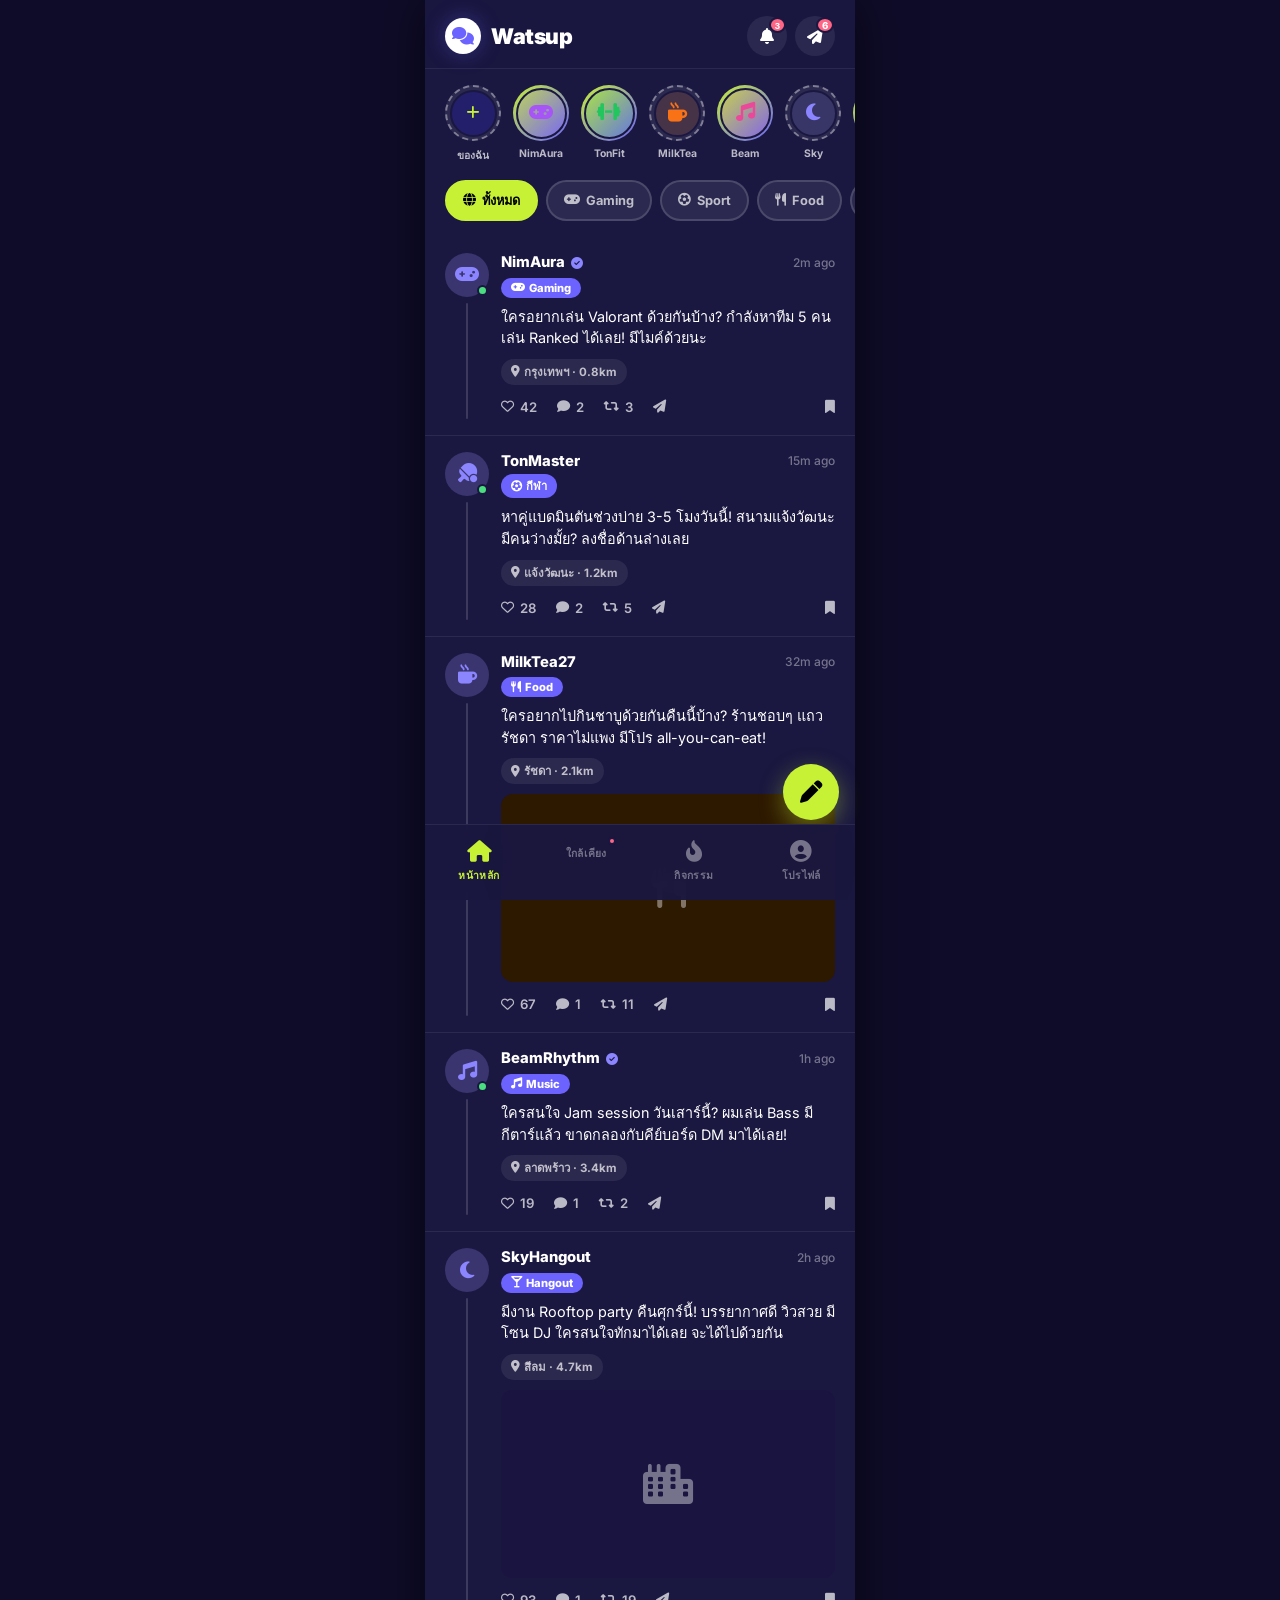
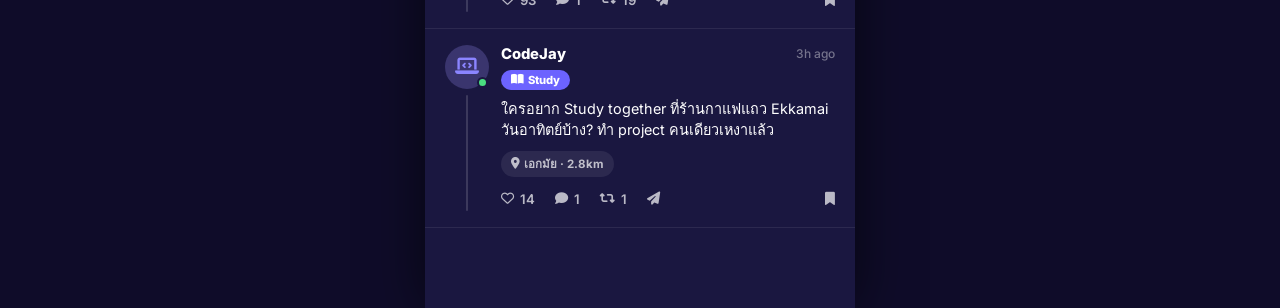
==== feed.html @ f7a657a5 "test" ====
<!DOCTYPE html>
<html lang="th">
<head>
  <meta charset="UTF-8" />
  <meta name="viewport" content="width=device-width, initial-scale=1.0, maximum-scale=1.0, user-scalable=no" />
  <title>หน้าหลัก Feed – Watsup</title>
  <link rel="preconnect" href="https://fonts.googleapis.com" />
  <link rel="preconnect" href="https://fonts.gstatic.com" crossorigin />
  <link href="https://fonts.googleapis.com/css2?family=Inter:wght@400;500;600;700;800;900&display=swap" rel="stylesheet" />
  <link rel="stylesheet" href="https://cdnjs.cloudflare.com/ajax/libs/font-awesome/6.5.0/css/all.min.css" />
  <link rel="stylesheet" href="css/style.css" />
</head>
<body>
<div id="app" style="padding-bottom:80px;">

  <!-- Top Bar -->
  <header class="top-bar">
    <div class="top-bar-logo">
      <div class="logo-icon">
        <i class="fa-solid fa-comments"></i>
      </div>
      <span>Watsup</span>
    </div>
    <div class="top-bar-actions">
      <button class="icon-btn" onclick="showToast('การแจ้งเตือนใหม่ 3 รายการ')">
        <i class="fa-solid fa-bell"></i>
        <div class="badge">3</div>
      </button>
      <a href="chat.html" class="icon-btn">
        <i class="fa-solid fa-paper-plane"></i>
        <div class="badge">6</div>
      </a>
    </div>
  </header>

  <!-- Stories Row -->
  <div class="stories-row" id="stories-row">
    <div class="story-item" onclick="showToast('เพิ่มสตอรี่ใหม่ของคุณ')">
      <div class="story-ring add-new">
        <div class="story-avatar">
          <i class="fa-solid fa-plus" style="color:var(--lime);font-size:0.9rem;"></i>
        </div>
      </div>
      <div class="story-name">ของฉัน</div>
    </div>
  </div>

  <!-- Activity Chips Filter -->
  <div class="chip-row" id="chip-row">
    <div class="chip active" onclick="filterFeed(this, 'all')">
      <i class="fa-solid fa-globe"></i> ทั้งหมด
    </div>
    <div class="chip" onclick="filterFeed(this, 'gaming')">
      <i class="fa-solid fa-gamepad"></i> Gaming
    </div>
    <div class="chip" onclick="filterFeed(this, 'sport')">
      <i class="fa-solid fa-futbol"></i> Sport
    </div>
    <div class="chip" onclick="filterFeed(this, 'food')">
      <i class="fa-solid fa-utensils"></i> Food
    </div>
    <div class="chip" onclick="filterFeed(this, 'music')">
      <i class="fa-solid fa-music"></i> Music
    </div>
    <div class="chip" onclick="filterFeed(this, 'hangout')">
      <i class="fa-solid fa-martini-glass"></i> Hangout
    </div>
    <div class="chip" onclick="filterFeed(this, 'study')">
      <i class="fa-solid fa-book-open"></i> Study
    </div>
  </div>

  <!-- Threads Feed -->
  <main class="feed-list" id="feed-list"></main>

  <!-- FAB Button -->
  <button class="fab" onclick="showToast('เปิดตัวสร้างโพสต์หาเพื่อน')">
    <i class="fa-solid fa-pen"></i>
  </button>

  <!-- Bottom Navigation -->
  <nav class="bottom-nav">
    <a href="feed.html" class="nav-item active">
      <i class="fa-solid fa-house"></i>
      <span>หน้าหลัก</span>
    </a>
    <a href="radar.html" class="nav-item">
      <i class="fa-solid fa-radar"></i>
      <span>ใกล้เคียง</span>
      <div class="nav-dot"></div>
    </a>
    <a href="activities.html" class="nav-item">
      <i class="fa-solid fa-fire-flame-curved"></i>
      <span>กิจกรรม</span>
    </a>
    <a href="profile.html" class="nav-item">
      <i class="fa-solid fa-circle-user"></i>
      <span>โปรไฟล์</span>
    </a>
  </nav>

</div>

<script src="js/data.js"></script>
<script>
let currentFilter = 'all';
let postLikes = {};

function renderStories() {
  const row = document.getElementById('stories-row');
  const myStory = row.querySelector('.story-item');
  const extras = STORY_USERS.map(u => `
    <div class="story-item" onclick="showToast('สตอรี่ของ ${u.name}')">
      <div class="story-ring ${u.online ? '' : 'add-new'}">
        <div class="story-avatar" style="background:${u.color}22">
          <i class="fa-solid ${u.icon}" style="font-size:1.2rem;color:${u.color}"></i>
        </div>
      </div>
      <div class="story-name">${u.name}</div>
    </div>
  `).join('');
  row.innerHTML = myStory.outerHTML + extras;
}

function renderFeed(filter = 'all') {
  const list = document.getElementById('feed-list');
  const posts = filter === 'all' ? POSTS : POSTS.filter(p => p.activity === filter);

  list.innerHTML = posts.map(p => `
    <article class="thread-post">
      <div class="post-avatar-col">
        <div class="post-avatar">
          <i class="fa-solid ${p.avatar}" style="font-size:1.2rem;color:var(--purple-light);"></i>
          ${p.online ? '<div class="online-dot"></div>' : ''}
        </div>
        <div class="thread-line"></div>
      </div>
      <div class="post-content-col">
        <div class="post-header">
          <div class="post-username">
            ${p.user}
            ${p.verified ? '<i class="fa-solid fa-circle-check" style="color:var(--purple-light);font-size:.75rem;margin-left:3px"></i>' : ''}
          </div>
          <div class="post-time">${p.time}</div>
        </div>
        <div class="post-activity-tag">
          <i class="fa-solid ${ACTIVITIES.find(a=>a.id===p.activity)?.icon || 'fa-star'}"></i>
          ${p.activityLabel}
        </div>
        <div class="post-text">${p.text}</div>
        <div class="post-meta-row">
          <div class="post-meta-badge">
            <i class="fa-solid fa-location-dot"></i> ${p.location}
          </div>
        </div>
        ${p.hasImg ? `
        <div class="post-img" style="background:${p.imgBg||'var(--purple-mid)'}">
          <i class="fa-solid ${p.imgIcon||'fa-image'}" style="font-size:2.5rem;color:var(--white-40);"></i>
        </div>` : ''}
        <div class="post-actions">
          <button class="action-btn ${postLikes[p.id] ? 'liked' : ''}" onclick="toggleLike(${p.id}, this)">
            <i class="fa-${postLikes[p.id] ? 'solid' : 'regular'} fa-heart"></i>
            <span>${p.likes + (postLikes[p.id] ? 1 : 0)}</span>
          </button>
          <button class="action-btn" onclick="openComments(${p.id})">
            <i class="fa-solid fa-comment"></i>
            <span id="comment-count-${p.id}">${(p.commentList ? p.commentList.length : p.comments)}</span>
          </button>
          <button class="action-btn" onclick="showToast('แชร์ Repost สำเร็จ!')">
            <i class="fa-solid fa-retweet"></i>
            <span>${p.reposts}</span>
          </button>
          <a href="conversation.html?id=1" class="action-btn">
            <i class="fa-solid fa-paper-plane"></i>
          </a>
          <button class="action-btn" style="margin-left:auto" onclick="showToast('บันทึกโพสต์แล้ว')">
            <i class="fa-solid fa-bookmark"></i>
          </button>
        </div>
      </div>
    </article>
  `).join('');
}

function filterFeed(el, filter) {
  document.querySelectorAll('.chip').forEach(c => c.classList.remove('active'));
  el.classList.add('active');
  currentFilter = filter;
  renderFeed(filter);
}

function toggleLike(id, btn) {
  postLikes[id] = !postLikes[id];
  renderFeed(currentFilter);
}

/* ═══════════════════════════════════════════
   COMMENT FEATURE LOGIC
═══════════════════════════════════════════ */
let activeCommentPostId = null;

function openComments(postId) {
  activeCommentPostId = postId;
  const post = POSTS.find(p => p.id === postId);
  if (!post) return;

  if (!post.commentList) {
    post.commentList = [];
  }

  const overlay = document.getElementById('comment-overlay');
  overlay.classList.add('open');
  renderCommentsList(post);
  setTimeout(() => {
    document.getElementById('comment-input')?.focus();
  }, 300);
}

function closeComments() {
  const overlay = document.getElementById('comment-overlay');
  overlay.classList.remove('open');
  activeCommentPostId = null;
}

function renderCommentsList(post) {
  const listEl = document.getElementById('comment-list');
  const countEl = document.getElementById('modal-comment-count');
  countEl.textContent = `(${post.commentList.length})`;

  if (post.commentList.length === 0) {
    listEl.innerHTML = `
      <div class="comment-empty">
        <i class="fa-regular fa-comments" style="font-size:2rem;margin-bottom:8px;display:block;color:var(--white-40);"></i>
        ยังไม่มีความคิดเห็น เป็นคนแรกที่เริ่มพูดคุยเลย!
      </div>
    `;
    return;
  }

  listEl.innerHTML = post.commentList.map(c => `
    <div class="comment-item">
      <div class="comment-avatar">
        <i class="fa-solid ${c.avatar || 'fa-user'}" style="color:var(--purple-light);font-size:0.95rem;"></i>
      </div>
      <div class="comment-bubble">
        <div class="comment-meta">
          <span class="comment-user">${c.user}</span>
          <span class="comment-time">${c.time}</span>
        </div>
        <div class="comment-content">${c.text}</div>
      </div>
    </div>
  `).join('');

  listEl.scrollTop = listEl.scrollHeight;
}

function submitComment() {
  const input = document.getElementById('comment-input');
  const text = input.value.trim();
  if (!text || activeCommentPostId === null) return;

  const post = POSTS.find(p => p.id === activeCommentPostId);
  if (!post) return;

  if (!post.commentList) post.commentList = [];

  const newComment = {
    id: Date.now(),
    user: 'Sanch T.',
    avatar: 'fa-user',
    time: 'เมื่อกี้',
    text: text
  };

  post.commentList.push(newComment);
  post.comments = post.commentList.length;

  input.value = '';
  renderCommentsList(post);

  // Update comment counter on feed
  const badge = document.getElementById(`comment-count-${post.id}`);
  if (badge) badge.textContent = post.commentList.length;

  showToast('เพิ่มความคิดเห็นแล้ว!');
}

function handleCommentKey(e) {
  if (e.key === 'Enter') {
    e.preventDefault();
    submitComment();
  }
}

document.addEventListener('DOMContentLoaded', () => {
  renderStories();
  renderFeed('all');
});
</script>

<!-- Comments Bottom Sheet Modal -->
<div class="comment-overlay" id="comment-overlay" onclick="if(event.target===this) closeComments();">
  <div class="comment-sheet">
    <div class="comment-handle"></div>
    <div class="comment-header">
      <h3>
        <i class="fa-solid fa-comments" style="color:var(--lime);"></i>
        ความคิดเห็น <span id="modal-comment-count" style="font-size:0.85rem;color:var(--white-40);font-weight:600;">(0)</span>
      </h3>
      <button class="icon-btn" style="width:32px;height:32px;" onclick="closeComments()">
        <i class="fa-solid fa-xmark"></i>
      </button>
    </div>

    <!-- Scrollable Comments -->
    <div class="comment-list" id="comment-list"></div>

    <!-- Input Bar -->
    <div class="comment-input-bar">
      <input type="text" id="comment-input" placeholder="เขียนความคิดเห็นของคุณ..." onkeydown="handleCommentKey(event)" />
      <button class="comment-send-btn" onclick="submitComment()">
        <i class="fa-solid fa-paper-plane"></i>
      </button>
    </div>
  </div>
</div>

</body>
</html>
---- css/style.css ----
/* ═══════════════════════════════════════════
   ROOT & RESET
═══════════════════════════════════════════ */
:root {
  --purple-primary: #6C63FF;
  --purple-dark:    #4B44CC;
  --purple-deep:    #2E2A80;
  --purple-bg:      #1A1740;
  --purple-card:    #231F6B;
  --purple-mid:     #3A356E;
  --purple-light:   #8B85FF;
  --purple-glow:    rgba(108,99,255,.35);
  --lime:           #C6F135;
  --lime-dark:      #A8D020;
  --white:          #FFFFFF;
  --white-70:       rgba(255,255,255,.70);
  --white-40:       rgba(255,255,255,.40);
  --white-15:       rgba(255,255,255,.15);
  --white-08:       rgba(255,255,255,.08);
  --danger:         #FF6584;
  --success:        #4ADE80;
  --radius-xl:      20px;
  --radius-lg:      16px;
  --radius-md:      12px;
  --radius-sm:      8px;
  --transition:     .25s cubic-bezier(.4,0,.2,1);
}

*, *::before, *::after { box-sizing: border-box; margin: 0; padding: 0; }

html { font-size: 16px; scroll-behavior: smooth; }

body {
  font-family: 'Inter', sans-serif;
  background: #0f0c29;
  color: var(--white);
  min-height: 100dvh;
  overflow-x: hidden;
  -webkit-font-smoothing: antialiased;
  display: flex;
  justify-content: center;
}

/* ═══════════════════════════════════════════
   APP SHELL
═══════════════════════════════════════════ */
#app {
  width: 100%;
  max-width: 430px;
  min-height: 100dvh;
  position: relative;
  overflow-x: hidden;
  overflow-y: auto;
  background: var(--purple-bg);
  box-shadow: 0 0 50px rgba(0,0,0,0.6);
  display: flex;
  flex-direction: column;
}

a {
  color: inherit;
  text-decoration: none;
}

/* ═══════════════════════════════════════════
   TOP BAR
═══════════════════════════════════════════ */
.top-bar {
  display: flex;
  align-items: center;
  justify-content: space-between;
  padding: 16px 20px 12px;
  position: sticky;
  top: 0;
  background: rgba(26,23,64,.92);
  backdrop-filter: blur(16px);
  -webkit-backdrop-filter: blur(16px);
  z-index: 50;
  border-bottom: 1px solid var(--white-08);
}
.top-bar-logo {
  display: flex;
  align-items: center;
  gap: 10px;
}
.logo-icon {
  width: 36px; height: 36px;
  background: var(--white);
  border-radius: 50%;
  display: flex; align-items: center; justify-content: center;
  box-shadow: 0 0 20px var(--purple-glow);
}
.logo-icon i { font-size: 1.1rem; color: var(--purple-primary); }
.top-bar-logo span {
  font-size: 1.35rem;
  font-weight: 900;
  letter-spacing: -.5px;
}
.top-bar-actions {
  display: flex;
  gap: 8px;
}
.icon-btn {
  width: 40px; height: 40px;
  border-radius: 50%;
  border: none;
  background: var(--white-08);
  color: var(--white);
  display: flex; align-items: center; justify-content: center;
  cursor: pointer;
  font-size: 1rem;
  transition: var(--transition);
  position: relative;
}
.icon-btn:active { background: var(--white-15); transform: scale(0.95); }
.icon-btn .badge {
  position: absolute;
  top: 1px; right: 1px;
  min-width: 16px; height: 16px;
  padding: 0 4px;
  background: var(--danger);
  border-radius: 50%;
  font-size: .6rem;
  font-weight: 800;
  display: flex; align-items: center; justify-content: center;
  border: 2px solid var(--purple-bg);
}

/* ═══════════════════════════════════════════
   BOTTOM NAV
═══════════════════════════════════════════ */
.bottom-nav {
  position: fixed;
  bottom: 0;
  left: 50%;
  transform: translateX(-50%);
  width: 100%;
  max-width: 430px;
  background: rgba(26,23,64,.95);
  backdrop-filter: blur(20px);
  -webkit-backdrop-filter: blur(20px);
  border-top: 1px solid var(--white-08);
  display: flex;
  padding: 10px 0 calc(10px + env(safe-area-inset-bottom));
  z-index: 100;
}
.nav-item {
  flex: 1;
  display: flex;
  flex-direction: column;
  align-items: center;
  gap: 4px;
  cursor: pointer;
  padding: 6px 0;
  transition: var(--transition);
  position: relative;
}
.nav-item i {
  font-size: 1.35rem;
  color: var(--white-40);
  transition: var(--transition);
}
.nav-item span {
  font-size: .65rem;
  font-weight: 700;
  color: var(--white-40);
  letter-spacing: .3px;
  text-transform: uppercase;
}
.nav-item.active i   { color: var(--lime); }
.nav-item.active span { color: var(--lime); }
.nav-item .nav-dot {
  position: absolute;
  top: 2px;
  right: 22%;
  width: 8px; height: 8px;
  background: var(--danger);
  border-radius: 50%;
  border: 2px solid var(--purple-bg);
}

/* FAB */
.fab {
  position: fixed;
  bottom: 80px;
  right: calc(50% - 215px + 16px);
  width: 56px; height: 56px;
  background: var(--lime);
  border-radius: 50%;
  display: flex; align-items: center; justify-content: center;
  box-shadow: 0 8px 24px rgba(198,241,53,.4);
  cursor: pointer;
  z-index: 99;
  transition: var(--transition);
  border: none;
}
.fab i { font-size: 1.4rem; color: #000; }
.fab:active { transform: scale(.92); }

/* ═══════════════════════════════════════════
   BUTTONS
═══════════════════════════════════════════ */
.btn-primary {
  width: 100%;
  padding: 16px;
  border-radius: var(--radius-lg);
  border: none;
  background: var(--lime);
  color: #000;
  font-size: 1rem;
  font-weight: 800;
  cursor: pointer;
  transition: var(--transition);
  display: inline-flex;
  align-items: center;
  justify-content: center;
  gap: 8px;
}
.btn-primary:active { transform: scale(.97); }

.btn-ghost {
  width: 100%;
  padding: 16px;
  border-radius: var(--radius-lg);
  border: 2px solid var(--white-40);
  background: transparent;
  color: var(--white);
  font-size: 1rem;
  font-weight: 700;
  cursor: pointer;
  transition: var(--transition);
  display: inline-flex;
  align-items: center;
  justify-content: center;
  gap: 8px;
}
.btn-ghost:active { transform: scale(.97); background: var(--white-08); }

/* ═══════════════════════════════════════════
   SPLASH SPECIFIC
═══════════════════════════════════════════ */
.splash-container {
  min-height: 100dvh;
  display: flex;
  flex-direction: column;
  justify-content: center;
  align-items: center;
  padding: 40px 24px;
  background: radial-gradient(ellipse at 50% 30%, #7C75FF 0%, #4B44CC 40%, #1A1740 100%);
  gap: 32px;
  position: relative;
  overflow: hidden;
}
.splash-logo-large {
  width: 100px; height: 100px;
  background: var(--white);
  border-radius: 50%;
  display: flex; align-items: center; justify-content: center;
  box-shadow: 0 0 50px var(--purple-glow);
  animation: pulse-logo 2.5s ease-in-out infinite;
}
.splash-logo-large i { font-size: 3rem; color: var(--purple-primary); }
@keyframes pulse-logo {
  0%,100% { transform: scale(1); box-shadow: 0 0 40px var(--purple-glow); }
  50%      { transform: scale(1.05); box-shadow: 0 0 60px var(--purple-glow); }
}
.splash-title {
  font-size: 3rem;
  font-weight: 900;
  letter-spacing: -1px;
}
.splash-tagline {
  font-size: 1rem;
  color: var(--white-70);
  font-weight: 500;
}
.splash-icons-row {
  display: flex;
  gap: 16px;
}
.splash-icon-badge {
  position: relative;
  width: 52px; height: 52px;
  background: var(--white-15);
  border-radius: 14px;
  display: flex; align-items: center; justify-content: center;
  backdrop-filter: blur(10px);
  border: 1px solid var(--white-15);
}
.splash-icon-badge i { font-size: 1.3rem; color: var(--white); }
.splash-icon-badge .plus-dot {
  position: absolute;
  top: -6px; right: -6px;
  width: 18px; height: 18px;
  background: var(--lime);
  border-radius: 50%;
  display: flex; align-items: center; justify-content: center;
  font-size: .6rem; font-weight: 800; color: #000;
}

/* ═══════════════════════════════════════════
   LOGIN SPECIFIC
═══════════════════════════════════════════ */
.login-header {
  padding: 50px 24px 28px;
  display: flex;
  flex-direction: column;
  align-items: center;
  gap: 8px;
}
.login-header h1 { font-size: 1.6rem; font-weight: 900; }
.login-header p  { color: var(--white-70); font-size: .9rem; }
.login-body {
  flex: 1;
  background: var(--purple-card);
  border-radius: 28px 28px 0 0;
  padding: 32px 24px 48px;
  display: flex;
  flex-direction: column;
  gap: 20px;
}
.input-group {
  display: flex;
  flex-direction: column;
  gap: 8px;
}
.input-group label {
  font-size: .8rem;
  font-weight: 700;
  color: var(--white-70);
  text-transform: uppercase;
  letter-spacing: .5px;
}
.input-wrap {
  position: relative;
  display: flex;
  align-items: center;
}
.input-wrap i {
  position: absolute;
  left: 16px;
  color: var(--purple-light);
  font-size: 1rem;
}
.input-wrap input {
  width: 100%;
  padding: 16px 16px 16px 46px;
  background: var(--white-08);
  border: 2px solid transparent;
  border-radius: var(--radius-md);
  color: var(--white);
  font-size: .95rem;
  font-family: 'Inter', sans-serif;
  transition: var(--transition);
  outline: none;
}
.input-wrap input:focus {
  border-color: var(--purple-primary);
  background: var(--white-15);
}
.divider {
  display: flex;
  align-items: center;
  gap: 12px;
  color: var(--white-40);
  font-size: .8rem;
}
.divider::before, .divider::after {
  content: '';
  flex: 1;
  height: 1px;
  background: var(--white-15);
}
.social-login {
  display: flex;
  gap: 12px;
}
.social-btn {
  flex: 1;
  padding: 14px;
  border-radius: var(--radius-md);
  border: 2px solid var(--white-15);
  background: var(--white-08);
  color: var(--white);
  font-size: .9rem;
  font-weight: 700;
  cursor: pointer;
  display: flex;
  align-items: center;
  justify-content: center;
  gap: 8px;
}

/* ═══════════════════════════════════════════
   STORIES / ACTIVITIES ROW
═══════════════════════════════════════════ */
.stories-row {
  display: flex;
  gap: 12px;
  padding: 16px 20px;
  overflow-x: auto;
  scrollbar-width: none;
}
.stories-row::-webkit-scrollbar { display: none; }
.story-item {
  display: flex;
  flex-direction: column;
  align-items: center;
  gap: 6px;
  cursor: pointer;
  flex-shrink: 0;
}
.story-ring {
  width: 56px; height: 56px;
  border-radius: 50%;
  background: linear-gradient(135deg, var(--lime) 0%, var(--purple-primary) 100%);
  padding: 2.5px;
  display: flex; align-items: center; justify-content: center;
}
.story-ring.add-new {
  background: var(--white-08);
  border: 2px dashed var(--white-40);
}
.story-avatar {
  width: 100%; height: 100%;
  border-radius: 50%;
  background: var(--purple-card);
  display: flex; align-items: center; justify-content: center;
  font-size: 1.3rem;
  overflow: hidden;
  border: 2px solid var(--purple-bg);
}
.story-name {
  font-size: .65rem;
  font-weight: 700;
  color: var(--white-70);
  max-width: 60px;
  text-align: center;
  overflow: hidden;
  text-overflow: ellipsis;
  white-space: nowrap;
}

/* ═══════════════════════════════════════════
   CHIPS ROW
═══════════════════════════════════════════ */
.chip-row {
  display: flex;
  gap: 8px;
  padding: 0 20px 16px;
  overflow-x: auto;
  scrollbar-width: none;
}
.chip-row::-webkit-scrollbar { display: none; }
.chip {
  display: flex;
  align-items: center;
  gap: 6px;
  padding: 8px 16px;
  border-radius: 100px;
  border: 2px solid var(--white-15);
  background: var(--white-08);
  color: var(--white-70);
  font-size: .8rem;
  font-weight: 700;
  cursor: pointer;
  white-space: nowrap;
  transition: var(--transition);
  flex-shrink: 0;
}
.chip.active {
  background: var(--lime);
  border-color: var(--lime);
  color: #000;
}

/* ═══════════════════════════════════════════
   FEED / THREAD POSTS
═══════════════════════════════════════════ */
.feed-list {
  display: flex;
  flex-direction: column;
}
.thread-post {
  padding: 16px 20px;
  border-bottom: 1px solid var(--white-08);
  display: flex;
  gap: 12px;
  cursor: pointer;
  transition: background var(--transition);
}
.thread-post:active { background: var(--white-08); }
.post-avatar-col {
  display: flex;
  flex-direction: column;
  align-items: center;
  flex-shrink: 0;
}
.post-avatar {
  width: 44px; height: 44px;
  border-radius: 50%;
  background: var(--purple-mid);
  display: flex; align-items: center; justify-content: center;
  position: relative;
}
.online-dot {
  position: absolute;
  bottom: 1px; right: 1px;
  width: 11px; height: 11px;
  background: var(--success);
  border-radius: 50%;
  border: 2px solid var(--purple-bg);
}
.thread-line {
  flex: 1;
  width: 2px;
  background: var(--white-15);
  margin-top: 6px;
  border-radius: 1px;
}
.post-content-col { flex: 1; min-width: 0; }
.post-header {
  display: flex;
  align-items: center;
  justify-content: space-between;
  margin-bottom: 4px;
}
.post-username { font-size: .925rem; font-weight: 800; }
.post-time     { font-size: .75rem; color: var(--white-40); font-weight: 500; }
.post-activity-tag {
  display: inline-flex;
  align-items: center;
  gap: 4px;
  padding: 3px 10px;
  border-radius: 100px;
  background: var(--purple-primary);
  font-size: .7rem;
  font-weight: 800;
  margin-bottom: 8px;
}
.post-text {
  font-size: .9rem;
  line-height: 1.5;
  color: var(--white);
  margin-bottom: 10px;
  word-break: break-word;
}
.post-meta-row {
  display: flex;
  align-items: center;
  gap: 6px;
  margin-bottom: 10px;
}
.post-meta-badge {
  display: flex;
  align-items: center;
  gap: 4px;
  padding: 4px 10px;
  border-radius: 100px;
  background: var(--white-08);
  font-size: .72rem;
  font-weight: 700;
  color: var(--white-70);
}
.post-img {
  width: 100%;
  border-radius: var(--radius-md);
  overflow: hidden;
  margin-bottom: 10px;
  aspect-ratio: 16/9;
  display: flex; align-items: center; justify-content: center;
}
.post-actions {
  display: flex;
  gap: 20px;
  align-items: center;
}
.action-btn {
  display: flex;
  align-items: center;
  gap: 6px;
  background: none;
  border: none;
  color: var(--white-70);
  font-size: .825rem;
  font-weight: 600;
  cursor: pointer;
  padding: 4px 0;
  font-family: inherit;
}
.action-btn.liked { color: var(--danger); }
.action-btn.liked i { color: var(--danger); }

/* ═══════════════════════════════════════════
   RADAR SPECIFIC
═══════════════════════════════════════════ */
.radar-header { padding: 20px 20px 12px; }
.radar-header h2 { font-size: 1.4rem; font-weight: 900; }
.radar-header p  { color: var(--white-70); font-size: .875rem; margin-top: 4px; }
.radar-viz-wrap {
  padding: 0 20px 20px;
  display: flex;
  flex-direction: column;
  align-items: center;
}
.radar-container {
  width: 280px; height: 280px;
  position: relative;
  flex-shrink: 0;
}
.radar-ring {
  position: absolute;
  border-radius: 50%;
  border: 1.5px solid var(--white-15);
  top: 50%; left: 50%;
  transform: translate(-50%, -50%);
}
.radar-ring:nth-child(1) { width: 80px;  height: 80px; }
.radar-ring:nth-child(2) { width: 150px; height: 150px; }
.radar-ring:nth-child(3) { width: 220px; height: 220px; }
.radar-ring:nth-child(4) { width: 280px; height: 280px; }
.radar-sweep {
  position: absolute;
  top: 50%; left: 50%;
  width: 140px; height: 140px;
  transform-origin: 0% 0%;
  background: conic-gradient(from 0deg, transparent 70%, rgba(198,241,53,.25) 100%);
  border-radius: 0 100% 0 0;
  animation: sweep 3s linear infinite;
}
@keyframes sweep {
  from { transform: rotate(0deg); }
  to   { transform: rotate(360deg); }
}
.radar-center {
  position: absolute;
  top: 50%; left: 50%;
  transform: translate(-50%, -50%);
  width: 40px; height: 40px;
  background: var(--lime);
  border-radius: 50%;
  display: flex; align-items: center; justify-content: center;
  box-shadow: 0 0 24px rgba(198,241,53,.6);
  z-index: 5;
}
.radar-center i { font-size: 1rem; color: #000; }
.radar-ping {
  position: absolute;
  transform: translate(-50%, -50%);
  z-index: 4;
}
.radar-ping-dot {
  width: 28px; height: 28px;
  border-radius: 50%;
  border: 2px solid var(--white);
  display: flex; align-items: center; justify-content: center;
  cursor: pointer;
}
.radar-ping-pulse {
  position: absolute;
  inset: -6px;
  border-radius: 50%;
  border: 2px solid var(--purple-primary);
  animation: ping-pulse 2s ease infinite;
}
@keyframes ping-pulse {
  0%   { opacity: .8; transform: scale(1); }
  100% { opacity: 0;  transform: scale(2); }
}
.radar-stats {
  display: flex;
  gap: 10px;
  padding: 0 20px 20px;
}
.radar-stat-card {
  flex: 1;
  background: var(--purple-card);
  border-radius: var(--radius-lg);
  padding: 16px;
  display: flex;
  flex-direction: column;
  gap: 4px;
  border: 1px solid var(--white-08);
}
.radar-stat-card i { font-size: 1.2rem; color: var(--lime); margin-bottom: 4px; }
.radar-stat-card .stat-num  { font-size: 1.5rem; font-weight: 900; }
.radar-stat-card .stat-desc { font-size: .72rem; color: var(--white-70); font-weight: 600; }

.section-title {
  padding: 0 20px 12px;
  display: flex;
  align-items: center;
  justify-content: space-between;
}
.section-title h3 { font-size: 1rem; font-weight: 800; }
.nearby-card {
  display: flex;
  align-items: center;
  gap: 14px;
  padding: 14px 20px;
  cursor: pointer;
  border-bottom: 1px solid var(--white-08);
}
.nearby-avatar {
  width: 52px; height: 52px;
  border-radius: 50%;
  display: flex; align-items: center; justify-content: center;
  flex-shrink: 0;
  position: relative;
}
.nearby-online-dot {
  position: absolute;
  bottom: 2px; right: 2px;
  width: 13px; height: 13px;
  border-radius: 50%;
  border: 2px solid var(--purple-bg);
}
.dot-green  { background: var(--success); }
.dot-yellow { background: #FBBF24; }
.dot-gray   { background: var(--white-40); }
.nearby-info { flex: 1; min-width: 0; }
.nearby-name { font-size: .925rem; font-weight: 800; }
.nearby-sub  {
  font-size: .775rem;
  color: var(--white-70);
  display: flex; align-items: center; gap: 6px;
  margin-top: 2px;
}
.distance-tag {
  display: inline-flex;
  align-items: center;
  gap: 3px;
  padding: 2px 8px;
  border-radius: 100px;
  background: var(--purple-primary);
  font-size: .65rem;
  font-weight: 800;
}
.nearby-actions { display: flex; gap: 8px; }
.nearby-action-btn {
  width: 36px; height: 36px;
  border-radius: 50%;
  border: none;
  display: flex; align-items: center; justify-content: center;
  cursor: pointer;
  font-size: .85rem;
}
.nearby-action-btn.add { background: var(--lime); color: #000; }
.nearby-action-btn.msg { background: var(--white-08); color: var(--white); }

/* ═══════════════════════════════════════════
   ACTIVITIES SPECIFIC
═══════════════════════════════════════════ */
.search-bar {
  margin: 0 20px 20px;
  position: relative;
}
.search-bar i {
  position: absolute;
  left: 16px; top: 50%;
  transform: translateY(-50%);
  color: var(--white-40);
  font-size: .95rem;
}
.search-bar input {
  width: 100%;
  padding: 14px 16px 14px 44px;
  background: var(--purple-card);
  border: 2px solid transparent;
  border-radius: var(--radius-lg);
  color: var(--white);
  font-size: .9rem;
  outline: none;
}
.cat-grid {
  display: grid;
  grid-template-columns: repeat(2, 1fr);
  gap: 12px;
  padding: 0 20px;
}
.cat-card {
  background: var(--purple-card);
  border-radius: var(--radius-xl);
  padding: 20px;
  display: flex;
  flex-direction: column;
  gap: 10px;
  cursor: pointer;
  border: 1.5px solid var(--white-08);
  position: relative;
  overflow: hidden;
}
.cat-card.selected {
  border-color: var(--cat-color, var(--purple-primary));
}
.cat-icon-wrap {
  width: 48px; height: 48px;
  border-radius: var(--radius-md);
  display: flex; align-items: center; justify-content: center;
  font-size: 1.4rem;
}
.cat-name  { font-size: .9rem; font-weight: 800; }
.cat-count { font-size: .75rem; color: var(--white-70); font-weight: 600; }
.cat-badge {
  position: absolute;
  top: 12px; right: 12px;
  padding: 3px 8px;
  border-radius: 100px;
  font-size: .65rem;
  font-weight: 800;
  display: flex; align-items: center; gap: 4px;
}
.badge-hot { background: var(--danger); color: var(--white); }
.badge-new { background: var(--lime); color: #000; }
.events-row {
  display: flex;
  gap: 12px;
  padding: 0 20px 20px;
  overflow-x: auto;
  scrollbar-width: none;
}
.events-row::-webkit-scrollbar { display: none; }
.event-card {
  flex-shrink: 0;
  width: 200px;
  background: var(--purple-card);
  border-radius: var(--radius-xl);
  overflow: hidden;
  cursor: pointer;
  border: 1px solid var(--white-08);
}
.event-img {
  width: 100%;
  height: 100px;
  display: flex; align-items: center; justify-content: center;
}
.event-info { padding: 12px; }
.event-name  { font-size: .85rem; font-weight: 800; margin-bottom: 4px; }
.event-meta  { font-size: .72rem; color: var(--white-70); display: flex; align-items: center; gap: 4px; }
.event-attendees {
  display: flex;
  align-items: center;
  margin-top: 8px;
  gap: 4px;
}
.attendee-pip {
  width: 22px; height: 22px;
  border-radius: 50%;
  display: flex; align-items: center; justify-content: center;
  margin-left: -6px;
}
.attendee-pip:first-child { margin-left: 0; }
.attendee-count { font-size: .7rem; color: var(--white-70); font-weight: 700; margin-left: 4px; }

/* ═══════════════════════════════════════════
   PROFILE SPECIFIC
═══════════════════════════════════════════ */
.profile-hero {
  background: linear-gradient(180deg, #4B44CC 0%, var(--purple-bg) 100%);
  padding: 40px 20px 24px;
  display: flex;
  flex-direction: column;
  align-items: center;
  gap: 12px;
}
.profile-avatar {
  width: 88px; height: 88px;
  border-radius: 50%;
  border: 4px solid var(--purple-primary);
  display: flex; align-items: center; justify-content: center;
  font-size: 2.5rem;
  background: var(--purple-mid);
}
.profile-name   { font-size: 1.4rem; font-weight: 900; }
.profile-handle { font-size: .9rem; color: var(--purple-light); font-weight: 600; }
.profile-bio    { font-size: .875rem; color: var(--white-70); text-align: center; max-width: 280px; line-height: 1.5; }
.profile-stats {
  display: flex;
  background: var(--white-08);
  border-radius: var(--radius-xl);
  overflow: hidden;
  width: 100%;
  margin-top: 4px;
}
.profile-stat {
  flex: 1;
  display: flex;
  flex-direction: column;
  align-items: center;
  padding: 14px;
  background: var(--purple-card);
}
.profile-stat:not(:last-child) { border-right: 1px solid var(--white-08); }
.interest-chips {
  display: flex;
  flex-wrap: wrap;
  gap: 8px;
}
.interest-chip {
  display: flex;
  align-items: center;
  gap: 6px;
  padding: 8px 14px;
  border-radius: 100px;
  background: var(--purple-card);
  border: 2px solid var(--white-15);
  font-size: .8rem;
  font-weight: 700;
  cursor: pointer;
}
.interest-chip.active-chip {
  background: var(--purple-primary);
  border-color: var(--purple-primary);
}
.settings-item {
  display: flex;
  align-items: center;
  gap: 14px;
  padding: 14px 16px;
  border-radius: var(--radius-md);
  cursor: pointer;
}
.settings-item-icon {
  width: 36px; height: 36px;
  border-radius: 10px;
  display: flex; align-items: center; justify-content: center;
}
.settings-item span { flex: 1; font-weight: 600; }
.toggle {
  width: 44px; height: 24px;
  border-radius: 100px;
  background: var(--white-15);
  position: relative;
  cursor: pointer;
}
.toggle.on { background: var(--purple-primary); }
.toggle::after {
  content: '';
  position: absolute;
  top: 3px; left: 3px;
  width: 18px; height: 18px;
  border-radius: 50%;
  background: var(--white);
  transition: transform var(--transition);
}
.toggle.on::after { transform: translateX(20px); }

/* ═══════════════════════════════════════════
   CHAT LIST & CONVERSATION SPECIFIC
═══════════════════════════════════════════ */
.online-scroll {
  display: flex;
  gap: 16px;
  padding: 0 20px 20px;
  overflow-x: auto;
  scrollbar-width: none;
}
.online-scroll::-webkit-scrollbar { display: none; }
.online-friend {
  display: flex;
  flex-direction: column;
  align-items: center;
  gap: 6px;
  cursor: pointer;
  flex-shrink: 0;
}
.online-friend-avatar {
  width: 52px; height: 52px;
  border-radius: 50%;
  display: flex; align-items: center; justify-content: center;
  position: relative;
  border: 2.5px solid var(--lime);
}
.online-friend-avatar .dot {
  position: absolute;
  bottom: 1px; right: 1px;
  width: 13px; height: 13px;
  background: var(--success);
  border-radius: 50%;
  border: 2px solid var(--purple-bg);
}
.online-friend-name {
  font-size: .68rem;
  font-weight: 700;
  color: var(--white-70);
  max-width: 56px;
  text-align: center;
  overflow: hidden;
  text-overflow: ellipsis;
  white-space: nowrap;
}
.chat-item {
  display: flex;
  align-items: center;
  gap: 14px;
  padding: 14px 20px;
  cursor: pointer;
  border-bottom: 1px solid var(--white-08);
}
.chat-avatar {
  width: 54px; height: 54px;
  border-radius: 50%;
  display: flex; align-items: center; justify-content: center;
  flex-shrink: 0;
  position: relative;
}
.chat-avatar .status-dot {
  position: absolute;
  bottom: 2px; right: 2px;
  width: 14px; height: 14px;
  border-radius: 50%;
  border: 2.5px solid var(--purple-bg);
}
.chat-info { flex: 1; min-width: 0; }
.chat-top-row {
  display: flex;
  align-items: center;
  justify-content: space-between;
  margin-bottom: 3px;
}
.chat-name      { font-size: .925rem; font-weight: 800; }
.chat-time      { font-size: .72rem; color: var(--white-40); font-weight: 500; }
.chat-last-msg  { font-size: .825rem; color: var(--white-70); overflow: hidden; text-overflow: ellipsis; white-space: nowrap; max-width: 220px; }
.unread-badge {
  min-width: 20px; height: 20px;
  background: var(--purple-primary);
  border-radius: 100px;
  font-size: .65rem;
  font-weight: 800;
  display: flex; align-items: center; justify-content: center;
  padding: 0 5px;
}
.unread-badge.lime-badge { background: var(--lime); color: #000; }

.convo-top-bar {
  display: flex;
  align-items: center;
  gap: 12px;
  padding: 14px 16px;
  background: rgba(26,23,64,.97);
  backdrop-filter: blur(16px);
  border-bottom: 1px solid var(--white-08);
  position: sticky;
  top: 0;
  z-index: 50;
}
.convo-avatar {
  width: 38px; height: 38px;
  border-radius: 50%;
  display: flex; align-items: center; justify-content: center;
  position: relative;
}
.messages-area {
  flex: 1;
  overflow-y: auto;
  padding: 16px 16px 8px;
  display: flex;
  flex-direction: column;
  gap: 8px;
}
.msg-date-label {
  text-align: center;
  font-size: .72rem;
  font-weight: 700;
  color: var(--white-40);
  padding: 8px 0;
  display: flex;
  align-items: center;
  gap: 10px;
}
.msg-date-label::before, .msg-date-label::after {
  content: ''; flex: 1; height: 1px; background: var(--white-08);
}
.msg-row {
  display: flex;
  gap: 8px;
  align-items: flex-end;
}
.msg-row.me { flex-direction: row-reverse; }
.msg-bubble-avatar {
  width: 28px; height: 28px;
  border-radius: 50%;
  display: flex; align-items: center; justify-content: center;
  flex-shrink: 0;
}
.msg-bubble {
  max-width: 72%;
  padding: 11px 15px;
  border-radius: 20px;
  font-size: .9rem;
  line-height: 1.5;
  word-break: break-word;
}
.msg-row:not(.me) .msg-bubble {
  background: var(--purple-card);
  border-bottom-left-radius: 6px;
}
.msg-row.me .msg-bubble {
  background: var(--purple-primary);
  border-bottom-right-radius: 6px;
}
.msg-time {
  font-size: .65rem;
  color: var(--white-40);
  margin-top: 4px;
  display: flex; align-items: center; gap: 3px;
}
.msg-row.me .msg-time { justify-content: flex-end; }
.quick-reactions {
  display: flex;
  gap: 8px;
  padding: 0 16px 10px;
  overflow-x: auto;
  scrollbar-width: none;
}
.quick-reactions::-webkit-scrollbar { display: none; }
.quick-react-btn {
  flex-shrink: 0;
  padding: 7px 14px;
  border-radius: 100px;
  border: 1.5px solid var(--white-15);
  background: var(--white-08);
  color: var(--white);
  font-size: .8rem;
  font-weight: 700;
  cursor: pointer;
  display: flex; align-items: center; gap: 6px;
}
.chat-input-bar {
  display: flex;
  align-items: flex-end;
  gap: 10px;
  padding: 12px 16px calc(12px + env(safe-area-inset-bottom));
  background: rgba(26,23,64,.97);
  border-top: 1px solid var(--white-08);
}
.chat-input-wrap {
  flex: 1;
  display: flex;
  align-items: flex-end;
  background: var(--purple-card);
  border-radius: 24px;
  padding: 4px 4px 4px 16px;
  gap: 4px;
}
.chat-input-field {
  flex: 1;
  background: transparent;
  border: none;
  outline: none;
  color: var(--white);
  font-size: .925rem;
  font-family: inherit;
  resize: none;
  max-height: 100px;
  padding: 8px 0;
}
.send-btn {
  width: 44px; height: 44px;
  border-radius: 50%;
  background: var(--lime);
  color: #000;
  border: none;
  display: flex; align-items: center; justify-content: center;
  cursor: pointer;
  flex-shrink: 0;
}

/* ═══════════════════════════════════════════
   TOAST
═══════════════════════════════════════════ */
.toast {
  position: fixed;
  bottom: 100px;
  left: 50%;
  transform: translateX(-50%) translateY(20px);
  background: var(--purple-card);
  color: var(--white);
  padding: 12px 24px;
  border-radius: 100px;
  font-size: .875rem;
  font-weight: 700;
  border: 1px solid var(--white-15);
  box-shadow: 0 8px 32px rgba(0,0,0,.4);
  opacity: 0;
  transition: all .3s ease;
  z-index: 500;
  white-space: nowrap;
  display: flex;
  align-items: center;
  gap: 8px;
  pointer-events: none;
}
.toast.show {
  opacity: 1;
  transform: translateX(-50%) translateY(0);
}

/* ═══════════════════════════════════════════
   COMMENTS BOTTOM SHEET & MODAL
═══════════════════════════════════════════ */
.comment-overlay {
  position: fixed;
  inset: 0;
  background: rgba(0, 0, 0, 0.65);
  backdrop-filter: blur(8px);
  -webkit-backdrop-filter: blur(8px);
  z-index: 250;
  display: flex;
  justify-content: center;
  align-items: flex-end;
  opacity: 0;
  pointer-events: none;
  transition: opacity 0.3s cubic-bezier(0.4, 0, 0.2, 1);
}
.comment-overlay.open {
  opacity: 1;
  pointer-events: all;
}
.comment-sheet {
  width: 100%;
  max-width: 430px;
  background: var(--purple-card);
  border-radius: 28px 28px 0 0;
  border-top: 1px solid var(--white-15);
  box-shadow: 0 -10px 40px rgba(0, 0, 0, 0.5);
  display: flex;
  flex-direction: column;
  max-height: 82dvh;
  transform: translateY(100%);
  transition: transform 0.35s cubic-bezier(0.32, 1, 0.23, 1);
}
.comment-overlay.open .comment-sheet {
  transform: translateY(0);
}
.comment-handle {
  width: 44px;
  height: 5px;
  background: var(--white-40);
  border-radius: 3px;
  margin: 12px auto 6px;
  flex-shrink: 0;
}
.comment-header {
  display: flex;
  align-items: center;
  justify-content: space-between;
  padding: 12px 20px 14px;
  border-bottom: 1px solid var(--white-08);
  flex-shrink: 0;
}
.comment-header h3 {
  font-size: 1.05rem;
  font-weight: 800;
  display: flex;
  align-items: center;
  gap: 8px;
}
.comment-list {
  flex: 1;
  overflow-y: auto;
  padding: 16px 20px;
  display: flex;
  flex-direction: column;
  gap: 14px;
  scrollbar-width: none;
}
.comment-list::-webkit-scrollbar {
  display: none;
}
.comment-item {
  display: flex;
  gap: 12px;
  animation: fade-up 0.25s ease forwards;
}
.comment-avatar {
  width: 36px;
  height: 36px;
  border-radius: 50%;
  background: var(--purple-mid);
  display: flex;
  align-items: center;
  justify-content: center;
  flex-shrink: 0;
}
.comment-bubble {
  flex: 1;
  background: var(--white-08);
  border-radius: 16px;
  padding: 10px 14px;
}
.comment-meta {
  display: flex;
  justify-content: space-between;
  align-items: center;
  margin-bottom: 4px;
}
.comment-user {
  font-size: 0.85rem;
  font-weight: 800;
  color: var(--white);
}
.comment-time {
  font-size: 0.7rem;
  color: var(--white-40);
}
.comment-content {
  font-size: 0.875rem;
  color: var(--white-70);
  line-height: 1.45;
  word-break: break-word;
}
.comment-empty {
  text-align: center;
  padding: 40px 20px;
  color: var(--white-40);
  font-size: 0.9rem;
}
.comment-input-bar {
  display: flex;
  align-items: center;
  gap: 10px;
  padding: 12px 16px calc(12px + env(safe-area-inset-bottom));
  background: rgba(26, 23, 64, 0.98);
  border-top: 1px solid var(--white-08);
  flex-shrink: 0;
}
.comment-input-bar input {
  flex: 1;
  background: var(--purple-bg);
  border: 1.5px solid var(--white-15);
  border-radius: 100px;
  color: var(--white);
  padding: 12px 18px;
  font-size: 0.9rem;
  font-family: inherit;
  outline: none;
  transition: var(--transition);
}
.comment-input-bar input:focus {
  border-color: var(--lime);
}
.comment-send-btn {
  width: 42px;
  height: 42px;
  border-radius: 50%;
  background: var(--lime);
  color: #000;
  border: none;
  cursor: pointer;
  display: flex;
  align-items: center;
  justify-content: center;
  flex-shrink: 0;
  transition: transform 0.2s ease;
}
.comment-send-btn:active {
  transform: scale(0.9);
}
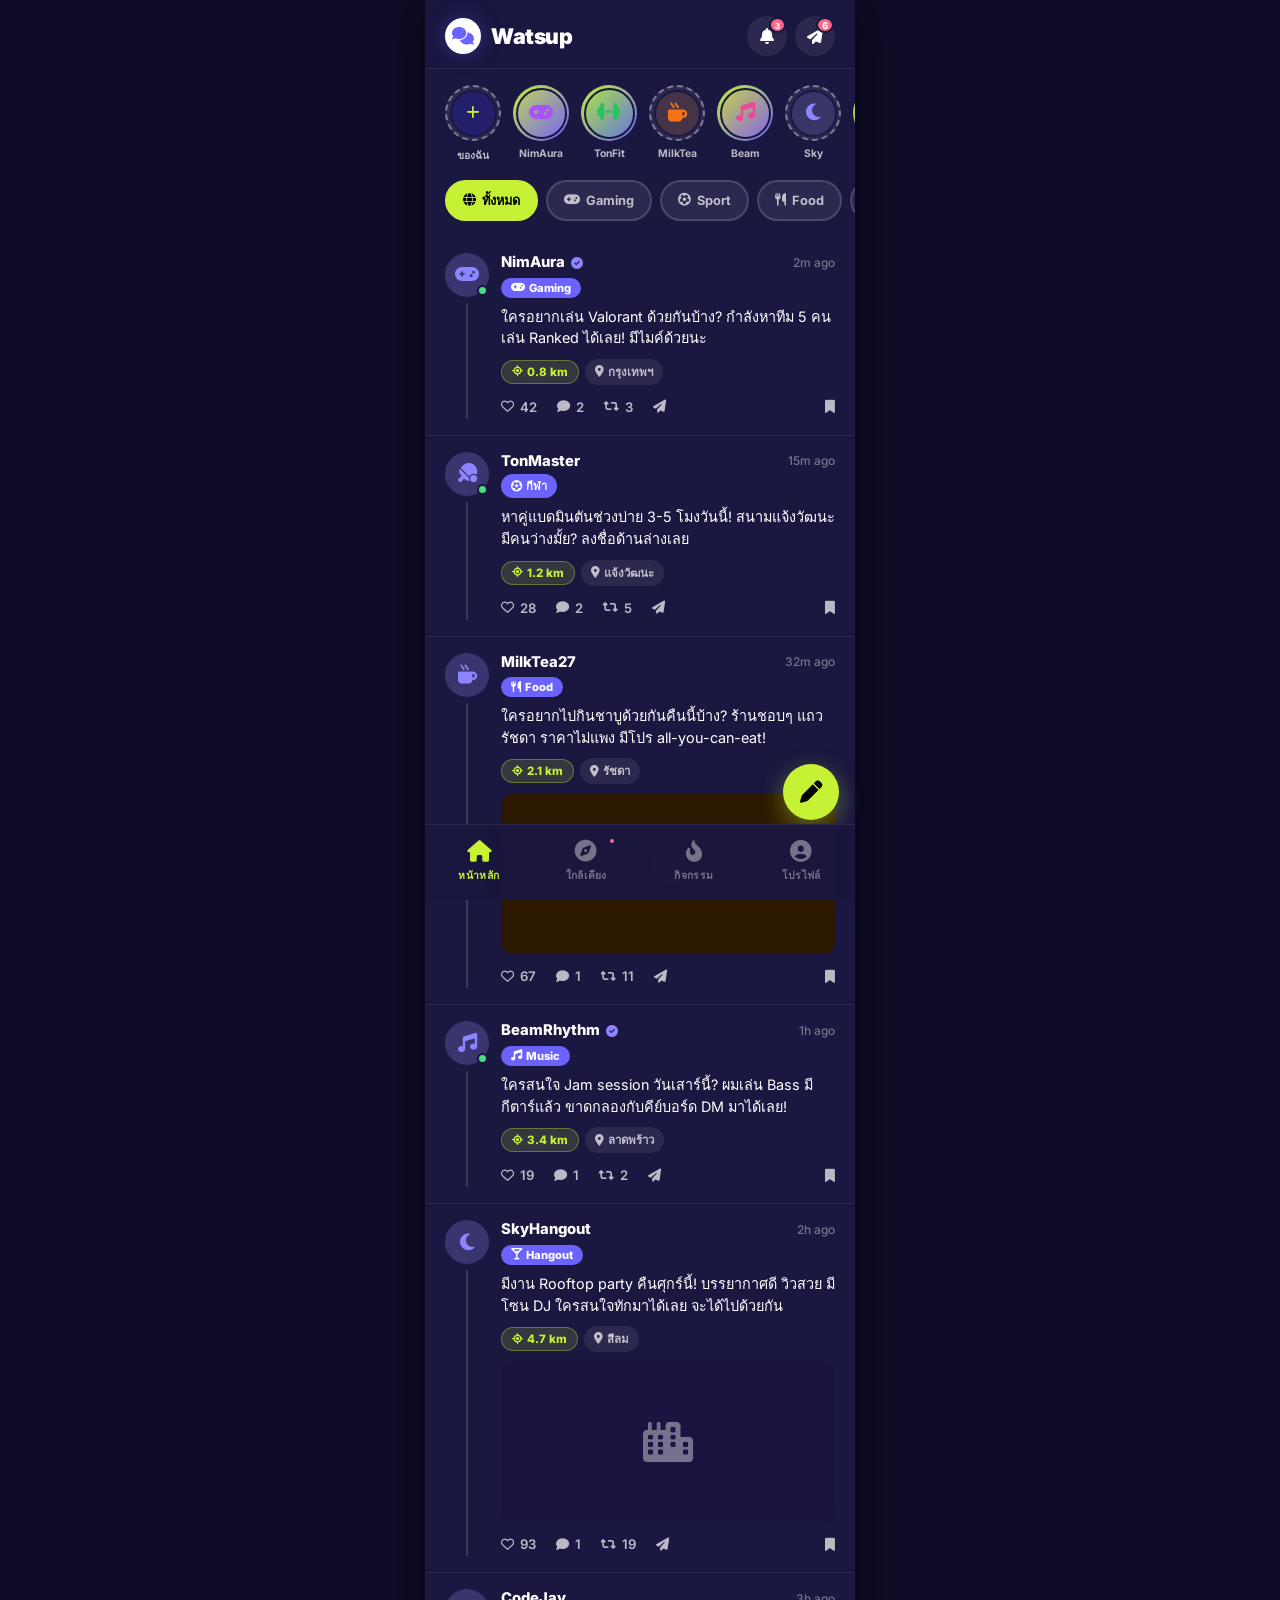
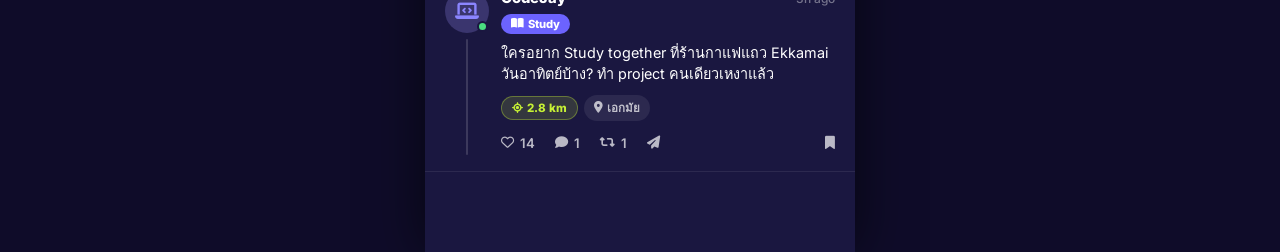
==== commit 054f5769: "002" ====
--- a/feed.html
+++ b/feed.html
@@ -74,7 +74,7 @@
   <main class="feed-list" id="feed-list"></main>
 
   <!-- FAB Button -->
-  <button class="fab" onclick="showToast('เปิดตัวสร้างโพสต์หาเพื่อน')">
+  <button class="fab" onclick="openComposer()">
     <i class="fa-solid fa-pen"></i>
   </button>
 
@@ -85,7 +85,7 @@
       <span>หน้าหลัก</span>
     </a>
     <a href="radar.html" class="nav-item">
-      <i class="fa-solid fa-radar"></i>
+      <i class="fa-solid fa-compass"></i>
       <span>ใกล้เคียง</span>
       <div class="nav-dot"></div>
     </a>
@@ -149,13 +149,20 @@
         </div>
         <div class="post-text">${p.text}</div>
         <div class="post-meta-row">
+          <div class="post-distance-badge">
+            <i class="fa-solid fa-location-crosshairs"></i> ${p.distance || '0.5 km'}
+          </div>
           <div class="post-meta-badge">
-            <i class="fa-solid fa-location-dot"></i> ${p.location}
+            <i class="fa-solid fa-location-dot"></i> ${p.location || 'ใกล้คุณ'}
           </div>
         </div>
         ${p.hasImg ? `
-        <div class="post-img" style="background:${p.imgBg||'var(--purple-mid)'}">
-          <i class="fa-solid ${p.imgIcon||'fa-image'}" style="font-size:2.5rem;color:var(--white-40);"></i>
+        <div class="post-img">
+          ${p.imgSrc ? `<img src="${p.imgSrc}" alt="รูปภาพโพสต์" />` : `
+            <div style="width:100%;height:100%;min-height:160px;background:${p.imgBg||'var(--purple-mid)'};display:flex;align-items:center;justify-content:center;">
+              <i class="fa-solid ${p.imgIcon||'fa-image'}" style="font-size:2.5rem;color:var(--white-40);"></i>
+            </div>
+          `}
         </div>` : ''}
         <div class="post-actions">
           <button class="action-btn ${postLikes[p.id] ? 'liked' : ''}" onclick="toggleLike(${p.id}, this)">
@@ -293,6 +300,124 @@
   }
 }
 
+/* ═══════════════════════════════════════════
+   POST COMPOSER LOGIC
+═══════════════════════════════════════════ */
+let selectedPostActivity = 'hangout';
+
+const COMPOSER_ACTIVITIES = [
+  { id: 'gaming',  icon: 'fa-gamepad',      label: 'Gaming'    },
+  { id: 'sport',   icon: 'fa-futbol',       label: 'Sport'     },
+  { id: 'food',    icon: 'fa-utensils',     label: 'Food'      },
+  { id: 'music',   icon: 'fa-music',        label: 'Music'     },
+  { id: 'hangout', icon: 'fa-martini-glass',label: 'Hangout'   },
+  { id: 'study',   icon: 'fa-book-open',    label: 'Study'     },
+];
+
+let attachedImageDataUrl = null;
+
+function triggerImageUpload() {
+  document.getElementById('composer-file-input').click();
+}
+
+function handleImageSelected(event) {
+  const file = event.target.files[0];
+  if (!file) return;
+
+  const reader = new FileReader();
+  reader.onload = function(e) {
+    attachedImageDataUrl = e.target.result;
+    const previewContainer = document.getElementById('composer-img-preview');
+    const previewImg = document.getElementById('composer-preview-img');
+    previewImg.src = attachedImageDataUrl;
+    previewContainer.style.display = 'block';
+    showToast('แนบรูปภาพแล้ว 📷');
+  };
+  reader.readAsDataURL(file);
+}
+
+function removeComposerImage() {
+  attachedImageDataUrl = null;
+  document.getElementById('composer-file-input').value = '';
+  const previewContainer = document.getElementById('composer-img-preview');
+  previewContainer.style.display = 'none';
+  document.getElementById('composer-preview-img').src = '';
+  showToast('ยกเลิกการแนบรูปภาพแล้ว');
+}
+
+function openComposer() {
+  const overlay = document.getElementById('composer-overlay');
+  overlay.classList.add('open');
+
+  const chipsEl = document.getElementById('composer-chips');
+  chipsEl.innerHTML = COMPOSER_ACTIVITIES.map(a => `
+    <div class="composer-chip ${selectedPostActivity === a.id ? 'selected' : ''}" onclick="selectComposerActivity('${a.id}', this)">
+      <i class="fa-solid ${a.icon}"></i> ${a.label}
+    </div>
+  `).join('');
+
+  setTimeout(() => {
+    document.getElementById('composer-text')?.focus();
+  }, 250);
+}
+
+function closeComposer() {
+  const overlay = document.getElementById('composer-overlay');
+  overlay.classList.remove('open');
+  removeComposerImage();
+}
+
+function selectComposerActivity(id, el) {
+  selectedPostActivity = id;
+  document.querySelectorAll('.composer-chip').forEach(c => c.classList.remove('selected'));
+  el.classList.add('selected');
+}
+
+function submitNewPost() {
+  const textInput = document.getElementById('composer-text');
+  const text = textInput.value.trim();
+  const currentImage = attachedImageDataUrl; // Save image reference first!
+
+  if (!text && !currentImage) {
+    showToast('กรุณาพิมพ์ข้อความหรือแนบรูปภาพ');
+    return;
+  }
+
+  const actObj = ACTIVITIES.find(a => a.id === selectedPostActivity) || {
+    id: 'hangout',
+    label: 'Hangout',
+    icon: 'fa-martini-glass'
+  };
+
+  const newPost = {
+    id: Date.now(),
+    user: 'Sanch T.',
+    avatar: 'fa-user',
+    time: 'เพิ่งเมื่อกี้',
+    verified: true,
+    online: true,
+    activity: actObj.id,
+    activityLabel: actObj.label,
+    text: text,
+    location: 'ตำแหน่งของคุณ',
+    distance: '0.0 km',
+    likes: 0,
+    comments: 0,
+    reposts: 0,
+    hasImg: Boolean(currentImage),
+    imgSrc: currentImage || null,
+    commentList: []
+  };
+
+  POSTS.unshift(newPost);
+  textInput.value = '';
+  removeComposerImage();
+  document.getElementById('composer-overlay').classList.remove('open');
+  renderFeed(currentFilter);
+  window.scrollTo({ top: 0, behavior: 'smooth' });
+  showToast('โพสต์รูปและข้อความสำเร็จ! 🚀');
+}
+
 document.addEventListener('DOMContentLoaded', () => {
   renderStories();
   renderFeed('all');
@@ -326,6 +451,73 @@
   </div>
 </div>
 
+<!-- Post Composer Modal -->
+<div class="composer-overlay" id="composer-overlay" onclick="if(event.target===this) closeComposer();">
+  <div class="composer-sheet">
+    <div class="composer-handle"></div>
+    <div class="composer-header">
+      <h3>
+        <i class="fa-solid fa-pen-to-square" style="color:var(--lime);"></i>
+        สร้างโพสต์หาเพื่อน
+      </h3>
+      <button class="icon-btn" style="width:32px;height:32px;" onclick="closeComposer()">
+        <i class="fa-solid fa-xmark"></i>
+      </button>
+    </div>
+
+    <div class="composer-body">
+      <div class="composer-user">
+        <div class="composer-avatar">
+          <i class="fa-solid fa-user" style="color:var(--lime);font-size:1.1rem;"></i>
+        </div>
+        <div>
+          <div class="composer-name">Sanch T.</div>
+          <div class="composer-privacy">
+            <i class="fa-solid fa-earth-americas"></i> ทุกคนในรัศมีใกล้เคียงเห็นได้
+          </div>
+        </div>
+      </div>
+
+      <textarea class="composer-textarea" id="composer-text" placeholder="กำลังมองหาเพื่อนไปทำอะไรอยู่? เขียนชวนได้เลย เช่น 'ใครว่างตีแบดมินตันเย็นนี้...'"></textarea>
+
+      <!-- Attached Image Preview -->
+      <div class="composer-img-preview" id="composer-img-preview">
+        <img id="composer-preview-img" src="" alt="ภาพตัวอย่าง" />
+        <button type="button" class="composer-img-remove" onclick="removeComposerImage()">
+          <i class="fa-solid fa-xmark"></i>
+        </button>
+      </div>
+
+      <div>
+        <div style="font-size:0.8rem;font-weight:700;color:var(--white-70);margin-bottom:8px;display:flex;align-items:center;gap:6px;">
+          <i class="fa-solid fa-tag" style="color:var(--purple-light);"></i> เลือกกิจกรรมที่เกี่ยวข้อง:
+        </div>
+        <div class="composer-chips" id="composer-chips"></div>
+      </div>
+    </div>
+
+    <!-- Hidden File Input for Image Upload -->
+    <input type="file" id="composer-file-input" accept="image/*" style="display:none;" onchange="handleImageSelected(event)" />
+
+    <div class="composer-toolbar">
+      <div class="composer-tools">
+        <button class="composer-tool-btn" type="button" onclick="triggerImageUpload()" title="เพิ่มรูปภาพ">
+          <i class="fa-solid fa-image" style="color:var(--lime);"></i>
+        </button>
+        <button class="composer-tool-btn" type="button" onclick="showToast('ปักหมุดพิกัดปัจจุบัน')" title="ปักหมุดพิกัด">
+          <i class="fa-solid fa-location-dot"></i>
+        </button>
+        <button class="composer-tool-btn" type="button" onclick="showToast('เพิ่มอิโมจิ')" title="เพิ่มอิโมจิ">
+          <i class="fa-solid fa-face-smile"></i>
+        </button>
+      </div>
+      <button class="post-submit-btn" type="button" onclick="submitNewPost()">
+        <i class="fa-solid fa-paper-plane"></i> โพสต์
+      </button>
+    </div>
+  </div>
+</div>
+
 </body>
 </html>
 
--- a/css/style.css
+++ b/css/style.css
@@ -562,13 +562,70 @@
   font-weight: 700;
   color: var(--white-70);
 }
+.post-distance-badge {
+  display: inline-flex;
+  align-items: center;
+  gap: 4px;
+  padding: 4px 10px;
+  border-radius: 100px;
+  background: rgba(198, 241, 53, 0.15);
+  border: 1px solid rgba(198, 241, 53, 0.35);
+  color: var(--lime);
+  font-size: .72rem;
+  font-weight: 800;
+}
+.post-distance-badge i {
+  font-size: 0.68rem;
+}
+
 .post-img {
   width: 100%;
   border-radius: var(--radius-md);
   overflow: hidden;
   margin-bottom: 10px;
-  aspect-ratio: 16/9;
-  display: flex; align-items: center; justify-content: center;
+  max-height: 260px;
+  display: flex;
+  align-items: center;
+  justify-content: center;
+  background: var(--purple-mid);
+}
+.post-img img {
+  width: 100%;
+  height: 100%;
+  object-fit: cover;
+  display: block;
+}
+.composer-img-preview {
+  position: relative;
+  width: 100%;
+  max-height: 180px;
+  border-radius: var(--radius-md);
+  overflow: hidden;
+  margin-top: 10px;
+  border: 1.5px solid var(--white-15);
+  display: none;
+}
+.composer-img-preview img {
+  width: 100%;
+  height: 180px;
+  object-fit: cover;
+  display: block;
+}
+.composer-img-remove {
+  position: absolute;
+  top: 8px;
+  right: 8px;
+  width: 28px;
+  height: 28px;
+  border-radius: 50%;
+  background: rgba(0, 0, 0, 0.7);
+  color: var(--white);
+  border: none;
+  cursor: pointer;
+  display: flex;
+  align-items: center;
+  justify-content: center;
+  font-size: 0.8rem;
 }
 .post-actions {
   display: flex;
@@ -1357,3 +1414,186 @@
 .comment-send-btn:active {
   transform: scale(0.9);
 }
+
+/* ═══════════════════════════════════════════
+   POST COMPOSER MODAL
+═══════════════════════════════════════════ */
+.composer-overlay {
+  position: fixed;
+  inset: 0;
+  background: rgba(0, 0, 0, 0.7);
+  backdrop-filter: blur(8px);
+  -webkit-backdrop-filter: blur(8px);
+  z-index: 260;
+  display: flex;
+  justify-content: center;
+  align-items: flex-end;
+  opacity: 0;
+  pointer-events: none;
+  transition: opacity 0.3s cubic-bezier(0.4, 0, 0.2, 1);
+}
+.composer-overlay.open {
+  opacity: 1;
+  pointer-events: all;
+}
+.composer-sheet {
+  width: 100%;
+  max-width: 430px;
+  background: var(--purple-card);
+  border-radius: 28px 28px 0 0;
+  border-top: 1px solid var(--white-15);
+  box-shadow: 0 -10px 40px rgba(0, 0, 0, 0.5);
+  display: flex;
+  flex-direction: column;
+  max-height: 88dvh;
+  transform: translateY(100%);
+  transition: transform 0.35s cubic-bezier(0.32, 1, 0.23, 1);
+}
+.composer-overlay.open .composer-sheet {
+  transform: translateY(0);
+}
+.composer-handle {
+  width: 44px;
+  height: 5px;
+  background: var(--white-40);
+  border-radius: 3px;
+  margin: 12px auto 6px;
+  flex-shrink: 0;
+}
+.composer-header {
+  display: flex;
+  align-items: center;
+  justify-content: space-between;
+  padding: 12px 20px 14px;
+  border-bottom: 1px solid var(--white-08);
+  flex-shrink: 0;
+}
+.composer-header h3 {
+  font-size: 1.05rem;
+  font-weight: 800;
+  display: flex;
+  align-items: center;
+  gap: 8px;
+}
+.composer-body {
+  padding: 18px 20px;
+  flex: 1;
+  overflow-y: auto;
+  display: flex;
+  flex-direction: column;
+  gap: 14px;
+}
+.composer-user {
+  display: flex;
+  align-items: center;
+  gap: 12px;
+}
+.composer-avatar {
+  width: 42px;
+  height: 42px;
+  border-radius: 50%;
+  background: var(--purple-mid);
+  display: flex;
+  align-items: center;
+  justify-content: center;
+  flex-shrink: 0;
+}
+.composer-name {
+  font-size: 0.92rem;
+  font-weight: 800;
+}
+.composer-privacy {
+  font-size: 0.72rem;
+  color: var(--lime);
+  display: flex;
+  align-items: center;
+  gap: 4px;
+}
+.composer-textarea {
+  width: 100%;
+  min-height: 110px;
+  background: transparent;
+  border: none;
+  outline: none;
+  resize: none;
+  color: var(--white);
+  font-size: 0.95rem;
+  font-family: inherit;
+  line-height: 1.6;
+}
+.composer-textarea::placeholder {
+  color: var(--white-40);
+}
+.composer-chips {
+  display: flex;
+  gap: 8px;
+  flex-wrap: wrap;
+}
+.composer-chip {
+  display: flex;
+  align-items: center;
+  gap: 6px;
+  padding: 7px 14px;
+  border-radius: 100px;
+  background: var(--white-08);
+  border: 1.5px solid var(--white-15);
+  font-size: 0.78rem;
+  font-weight: 700;
+  cursor: pointer;
+  transition: var(--transition);
+  color: var(--white-70);
+}
+.composer-chip.selected {
+  border-color: var(--lime);
+  background: rgba(198, 241, 53, 0.15);
+  color: var(--lime);
+}
+.composer-toolbar {
+  display: flex;
+  align-items: center;
+  justify-content: space-between;
+  padding: 12px 20px calc(12px + env(safe-area-inset-bottom));
+  border-top: 1px solid var(--white-08);
+  background: rgba(26, 23, 64, 0.98);
+  flex-shrink: 0;
+}
+.composer-tools {
+  display: flex;
+  gap: 6px;
+}
+.composer-tool-btn {
+  width: 38px;
+  height: 38px;
+  border-radius: 50%;
+  background: var(--white-08);
+  border: none;
+  color: var(--white-70);
+  font-size: 0.95rem;
+  display: flex;
+  align-items: center;
+  justify-content: center;
+  cursor: pointer;
+  transition: var(--transition);
+}
+.composer-tool-btn:active {
+  background: var(--white-15);
+  color: var(--lime);
+}
+.post-submit-btn {
+  padding: 10px 24px;
+  border-radius: 100px;
+  background: var(--lime);
+  color: #000;
+  font-size: 0.9rem;
+  font-weight: 800;
+  border: none;
+  cursor: pointer;
+  transition: var(--transition);
+  display: flex;
+  align-items: center;
+  gap: 6px;
+}
+.post-submit-btn:active {
+  transform: scale(0.95);
+}
+
